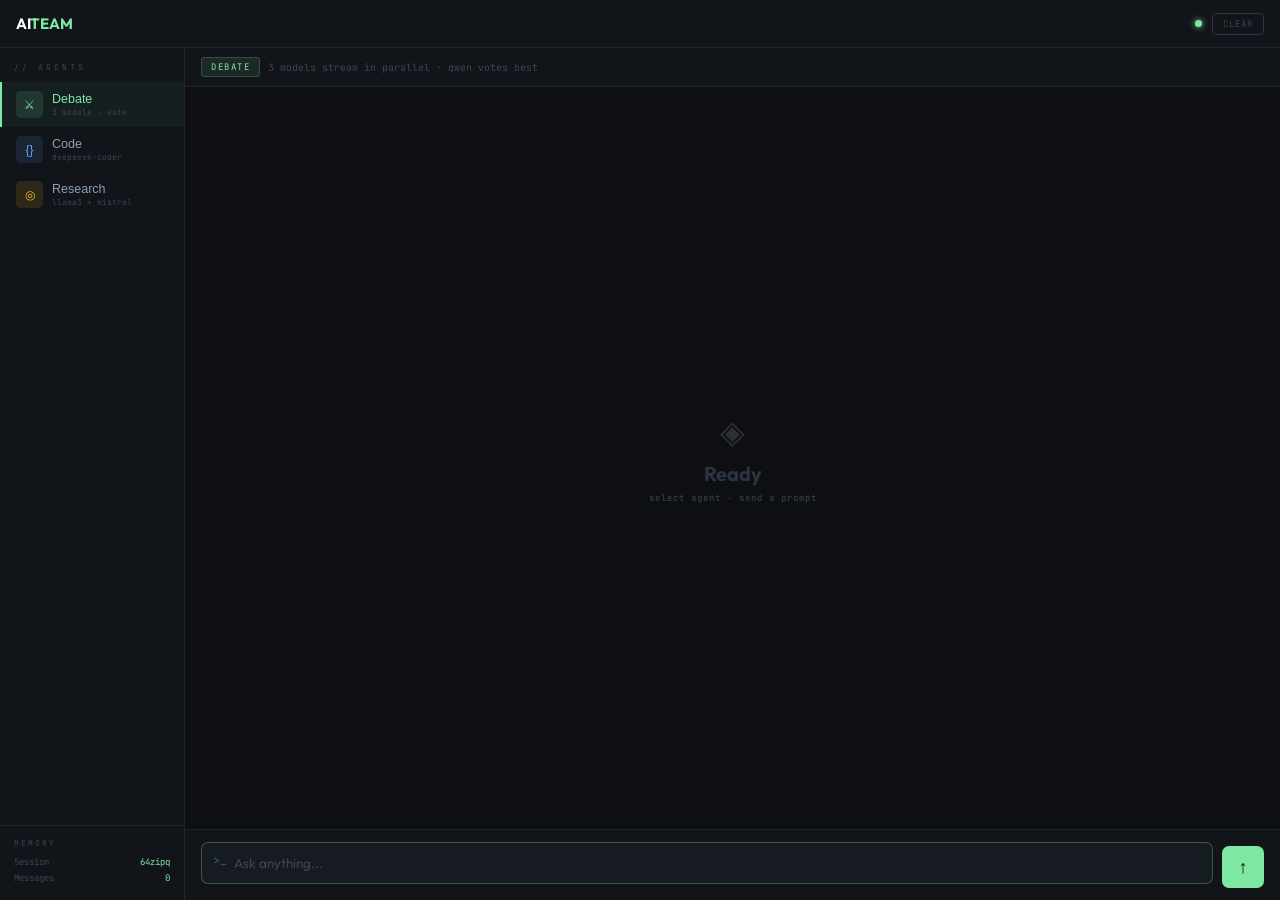
==== index.html @ c5409718 "initial commit - AI Team with Telegram bot" ====
<!DOCTYPE html>
<html lang="en">
<head>
<meta charset="UTF-8">
<meta name="viewport" content="width=device-width,initial-scale=1">
<title>AI Team</title>
<link href="https://fonts.googleapis.com/css2?family=JetBrains+Mono:wght@400;500&family=Outfit:wght@400;500;700&display=swap" rel="stylesheet">
<style>
*,*::before,*::after{box-sizing:border-box;margin:0;padding:0}
:root{
  --bg:#0d0f12;--s1:#111418;--s2:#161b22;--b1:#1e2530;--b2:#2a3444;
  --g:#7ee8a2;--g2:#5dd186;--blue:#60a5fa;--amber:#fbbf24;--red:#f87171;
  --txt:#e2e8f0;--dim:#8da0b3;--muted:#3a4556;
  --mono:'JetBrains Mono',monospace;--body:'Outfit',sans-serif;
}
html,body{height:100%;overflow:hidden}
body{background:var(--bg);color:var(--txt);font-family:var(--body);display:flex;flex-direction:column}

nav{height:48px;display:flex;align-items:center;justify-content:space-between;padding:0 16px;background:var(--s1);border-bottom:1px solid var(--b1);flex-shrink:0}
.logo{font-size:15px;font-weight:700;color:#fff;letter-spacing:-.3px}
.logo b{color:var(--g)}
.nr{display:flex;align-items:center;gap:10px}
.online-dot{width:7px;height:7px;border-radius:50%;background:var(--g);animation:blink 2s infinite;box-shadow:0 0 6px var(--g)}
@keyframes blink{0%,100%{opacity:1}50%{opacity:.3}}
.clr{font-family:var(--mono);font-size:9px;padding:4px 10px;border-radius:4px;border:1px solid var(--b2);background:none;color:var(--muted);cursor:pointer;letter-spacing:1px;transition:.15s;text-transform:uppercase}
.clr:hover{border-color:var(--red);color:var(--red)}

.wrap{display:flex;flex:1;overflow:hidden}

aside{width:185px;background:var(--s1);border-right:1px solid var(--b1);display:flex;flex-direction:column;padding:14px 0;flex-shrink:0}
.sl{font-family:var(--mono);font-size:8px;letter-spacing:3px;color:var(--muted);padding:0 14px 10px;text-transform:uppercase}
.ag{display:flex;align-items:center;gap:9px;padding:9px 14px;background:none;border:none;border-left:2px solid transparent;cursor:pointer;width:100%;text-align:left;transition:.15s}
.ag:hover{background:rgba(255,255,255,.02)}
.ag.on{background:rgba(126,232,162,.05);border-left-color:var(--g)}
.agi{width:27px;height:27px;border-radius:5px;display:flex;align-items:center;justify-content:center;font-size:12px;flex-shrink:0}
.i1{background:rgba(126,232,162,.12);color:var(--g)}
.i2{background:rgba(96,165,250,.12);color:var(--blue)}
.i3{background:rgba(251,191,36,.12);color:var(--amber)}
.agn{font-size:12.5px;font-weight:500;color:var(--dim)}
.ag.on .agn{color:var(--g)}
.ags{font-family:var(--mono);font-size:8px;color:var(--muted);margin-top:1px}
.abot{margin-top:auto;padding:12px 14px 0;border-top:1px solid var(--b1)}
.aml{font-family:var(--mono);font-size:8px;color:var(--muted);letter-spacing:2px;text-transform:uppercase;margin-bottom:6px}
.amr{display:flex;justify-content:space-between;font-family:var(--mono);font-size:9px;color:var(--muted);padding:2px 0}
.amv{color:var(--g)}

.chat{flex:1;display:flex;flex-direction:column;overflow:hidden}
.cht{padding:9px 16px;border-bottom:1px solid var(--b1);background:var(--s1);display:flex;align-items:center;gap:8px;flex-shrink:0}
.tag{font-family:var(--mono);font-size:9px;letter-spacing:1.5px;padding:3px 9px;border-radius:3px;text-transform:uppercase}
.tg{background:rgba(126,232,162,.1);color:var(--g);border:1px solid rgba(126,232,162,.2)}
.tb{background:rgba(96,165,250,.1);color:var(--blue);border:1px solid rgba(96,165,250,.2)}
.ta{background:rgba(251,191,36,.1);color:var(--amber);border:1px solid rgba(251,191,36,.2)}
.chd{font-size:10px;color:var(--muted);font-family:var(--mono)}

.msgs{flex:1;overflow-y:auto;padding:16px;display:flex;flex-direction:column;gap:14px;scroll-behavior:smooth}
.msgs::-webkit-scrollbar{width:2px}
.msgs::-webkit-scrollbar-thumb{background:var(--b2);border-radius:2px}

.emp{flex:1;display:flex;flex-direction:column;align-items:center;justify-content:center;gap:6px;pointer-events:none}
.empi{font-size:32px;opacity:.15;margin-bottom:4px}
.empt{font-size:20px;font-weight:700;color:var(--b2)}
.emps{font-family:var(--mono);font-size:9px;color:var(--muted);letter-spacing:1px}

.m{display:flex;flex-direction:column;gap:4px;animation:up .2s ease}
@keyframes up{from{opacity:0;transform:translateY(6px)}to{opacity:1;transform:translateY(0)}}
.ml2{font-family:var(--mono);font-size:8px;letter-spacing:2px;color:var(--muted);text-transform:uppercase}
.m.u .ml2{text-align:right;color:rgba(126,232,162,.4)}
.bub{padding:11px 14px;border-radius:7px;font-size:13px;line-height:1.75}
.m.u .bub{background:rgba(126,232,162,.07);border:1px solid rgba(126,232,162,.13);align-self:flex-end;max-width:60%;color:var(--g);font-family:var(--mono);font-size:11.5px}
.m.a .bub{background:var(--s2);border:1px solid var(--b1);border-left:2px solid var(--g);align-self:flex-start;max-width:92%}
.m.a.isc .bub{border-left-color:var(--blue)}
.m.a.isr .bub{border-left-color:var(--amber)}

.dw{display:flex;flex-direction:column;gap:8px}
.mc2{border:1px solid var(--b1);border-radius:5px;overflow:hidden}
.mc2h{padding:4px 10px;background:rgba(0,0,0,.3);font-family:var(--mono);font-size:8px;color:var(--muted);display:flex;align-items:center;gap:5px;letter-spacing:2px}
.dt{width:5px;height:5px;border-radius:50%}
.dl{background:#f5a623}.dm{background:var(--blue)}.dq{background:#a855f7}
.mc2b{padding:9px 11px;font-size:12.5px;line-height:1.7;color:var(--dim)}
.bst{border:1px solid rgba(126,232,162,.2);border-radius:5px;overflow:hidden;background:rgba(126,232,162,.03)}
.bsth{padding:4px 10px;background:rgba(126,232,162,.08);font-family:var(--mono);font-size:8px;color:var(--g);letter-spacing:2px}
.bstb{padding:9px 11px;font-size:13.5px;line-height:1.75;color:var(--txt)}

.bub pre{background:rgba(0,0,0,.5);border:1px solid var(--b2);border-radius:5px;padding:12px;overflow-x:auto;margin:8px 0;font-family:var(--mono);font-size:11.5px;line-height:1.6;color:#a8e6cf}
.bub code{font-family:var(--mono);font-size:11.5px;background:rgba(0,0,0,.3);padding:1px 5px;border-radius:3px;color:var(--g)}

/* streaming cursor */
.cursor{display:inline-block;width:7px;height:14px;background:var(--g);margin-left:2px;animation:cur .7s infinite;vertical-align:middle;border-radius:1px}
@keyframes cur{0%,100%{opacity:1}50%{opacity:0}}

.thk{display:flex;align-items:center;gap:10px;padding:11px 14px;background:var(--s2);border:1px solid var(--b1);border-left:2px solid var(--g);border-radius:7px;align-self:flex-start;animation:up .2s ease}
.m.thk.isc{border-left-color:var(--blue)}
.thkt{font-family:var(--mono);font-size:9px;color:var(--muted);letter-spacing:2px}
.dots{display:flex;gap:4px}
.dots span{width:4px;height:4px;border-radius:50%;background:var(--g);animation:blink 1.2s infinite}
.dots span:nth-child(2){animation-delay:.2s}
.dots span:nth-child(3){animation-delay:.4s}

.vot{font-family:var(--mono);font-size:9px;color:var(--amber);letter-spacing:2px;text-align:center;padding:6px;opacity:.7}

.ir{padding:12px 16px;border-top:1px solid var(--b1);background:var(--s1);display:flex;gap:9px;align-items:flex-end;flex-shrink:0}
.iw{flex:1;position:relative}
.pfx{position:absolute;left:12px;top:11px;font-family:var(--mono);font-size:11px;color:var(--g);opacity:.4;pointer-events:none}
textarea{width:100%;background:var(--s2);border:1px solid var(--b2);border-radius:7px;color:var(--txt);font-family:var(--body);font-size:13.5px;padding:10px 12px 10px 32px;resize:none;outline:none;min-height:42px;max-height:120px;transition:.15s border-color;line-height:1.5}
textarea:focus{border-color:rgba(126,232,162,.3)}
textarea::placeholder{color:var(--muted)}
.sb{width:42px;height:42px;border-radius:7px;background:var(--g);border:none;color:var(--bg);display:flex;align-items:center;justify-content:center;cursor:pointer;flex-shrink:0;transition:.15s;font-size:18px;font-weight:700}
.sb:hover{background:var(--g2);transform:scale(1.04)}
.sb:disabled{opacity:.3;cursor:not-allowed;transform:none}
</style>
</head>
<body>
<nav>
  <div class="logo">AI<b>TEAM</b></div>
  <div class="nr">
    <div class="online-dot"></div>
    <button class="clr" onclick="clearSess()">Clear</button>
  </div>
</nav>

<div class="wrap">
  <aside>
    <div class="sl">// agents</div>
    <button class="ag on" onclick="pick('debate',this)">
      <div class="agi i1">⚔</div>
      <div><div class="agn">Debate</div><div class="ags">3 models · vote</div></div>
    </button>
    <button class="ag" onclick="pick('code',this)">
      <div class="agi i2">{}</div>
      <div><div class="agn">Code</div><div class="ags">deepseek-coder</div></div>
    </button>
    <button class="ag" onclick="pick('research',this)">
      <div class="agi i3">◎</div>
      <div><div class="agn">Research</div><div class="ags">llama3 + mistral</div></div>
    </button>
    <div class="abot">
      <div class="aml">memory</div>
      <div class="amr"><span>Session</span><span class="amv" id="sid">—</span></div>
      <div class="amr"><span>Messages</span><span class="amv" id="mc">0</span></div>
    </div>
  </aside>

  <div class="chat">
    <div class="cht">
      <span class="tag tg" id="atag">DEBATE</span>
      <span class="chd" id="adesc">3 models stream in parallel · qwen votes best</span>
    </div>
    <div class="msgs" id="msgs">
      <div class="emp" id="emp">
        <div class="empi">◈</div>
        <div class="empt">Ready</div>
        <div class="emps">select agent · send a prompt</div>
      </div>
    </div>
    <div class="ir">
      <div class="iw">
        <span class="pfx">&gt;_</span>
        <textarea id="inp" placeholder="Ask anything..." rows="1"
          onkeydown="onKey(event)" oninput="rsz(this)"></textarea>
      </div>
      <button class="sb" id="sbtn" onclick="send()">↑</button>
    </div>
  </div>
</div>

<script>
const API='http://127.0.0.1:8000';
let agent='debate', session='s_'+Math.random().toString(36).slice(2,8);
let mc=0, busy=false;

const META={
  debate:{tag:'tg',label:'DEBATE',desc:'3 models analyzed · single best answer',cls:''},
  code:  {tag:'tb',label:'CODE',  desc:'DeepSeek Coder streams response', cls:'isc'},
  research:{tag:'ta',label:'RESEARCH',desc:'LLaMA3 + Mistral stream outputs',cls:'isr'},
};

document.getElementById('sid').textContent=session.slice(-6);

function pick(a,btn){
  agent=a;
  document.querySelectorAll('.ag').forEach(b=>b.classList.remove('on'));
  btn.classList.add('on');
  const m=META[a];
  const t=document.getElementById('atag');
  t.textContent=m.label; t.className='tag '+m.tag;
  document.getElementById('adesc').textContent=m.desc;
}
function onKey(e){if(e.key==='Enter'&&!e.shiftKey){e.preventDefault();send()}}
function rsz(el){el.style.height='auto';el.style.height=Math.min(el.scrollHeight,120)+'px'}
function ts(){return new Date().toLocaleTimeString('en-US',{hour:'2-digit',minute:'2-digit',hour12:false})}
function esc(s){return String(s).replace(/&/g,'&amp;').replace(/</g,'&lt;').replace(/>/g,'&gt;')}
function sc(){const m=document.getElementById('msgs');m.scrollTop=m.scrollHeight}

function hideEmp(){const e=document.getElementById('emp');if(e)e.remove()}

function fmt(txt){
  txt=txt.replace(/```(\w*)\n([\s\S]*?)```/g,(_,l,c)=>`<pre><code>${esc(c.trim())}</code></pre>`);
  txt=txt.replace(/`([^`]+)`/g,'<code>$1</code>');
  txt=txt.replace(/\n/g,'<br>');
  return txt;
}

function addUser(txt){
  hideEmp();
  const d=document.createElement('div');
  d.className='m u';
  d.innerHTML=`<div class="ml2">you · ${ts()}</div><div class="bub">${esc(txt)}</div>`;
  document.getElementById('msgs').appendChild(d);
  sc();
}

function addThinking(){
  removeThinking();
  const d=document.createElement('div');
  d.id='thk'; d.className='thk';
  d.innerHTML=`<span class="thkt">processing</span><div class="dots"><span></span><span></span><span></span></div>`;
  document.getElementById('msgs').appendChild(d); sc();
}
function removeThinking(){const t=document.getElementById('thk');if(t)t.remove()}

// Create streaming AI bubble
function createStreamBubble(extraCls=''){
  const d=document.createElement('div');
  d.className=`m a ${extraCls}`;
  d.innerHTML=`<div class="ml2">${agent} agent · ${ts()}</div><div class="bub" id="sbub"></div>`;
  document.getElementById('msgs').appendChild(d);
  return d;
}

async function send(){
  if(busy)return;
  const inp=document.getElementById('inp');
  const prompt=inp.value.trim();
  if(!prompt)return;
  busy=true;
  document.getElementById('sbtn').disabled=true;
  inp.value=''; inp.style.height='auto';
  addUser(prompt);
  addThinking();
  try{
    await streamRequest(prompt);
    mc++;
    document.getElementById('mc').textContent=mc*2;
  }catch(e){
    removeThinking();
    addErr(e.message||'Connection failed — is the server running?');
  }finally{
    busy=false;
    document.getElementById('sbtn').disabled=false;
    inp.focus();
  }
}

async function streamRequest(prompt){
  const url=`${API}/stream?agent=${agent}&prompt=${encodeURIComponent(prompt)}&session_id=${session}`;
  const res=await fetch(url);
  if(!res.ok){const e=await res.json();throw new Error(e.detail||'Request failed')}

  const reader=res.body.getReader();
  const decoder=new TextDecoder();
  let buf='';

  removeThinking();

  await streamSimple(reader, decoder, buf);
}

async function streamSimple(reader, decoder, buf){
  const cls=agent==='code'?'isc':agent==='research'?'isr':'';
  const wrap=createStreamBubble(cls);
  const bub=document.getElementById('sbub');
  bub.innerHTML='<span class="cursor"></span>';
  let full='';

  while(true){
    const {done,value}=await reader.read();
    if(done)break;
    buf+=decoder.decode(value,{stream:true});
    const lines=buf.split('\n');
    buf=lines.pop();
    for(const line of lines){
      if(!line.startsWith('data:'))continue;
      const raw=line.slice(5).trim();
      if(!raw)continue;
      try{
        const ev=JSON.parse(raw);
        if(ev.type==='chunk'){
          full+=ev.text;
          bub.innerHTML=fmt(full)+'<span class="cursor"></span>';
          sc();
        }else if(ev.type==='model_start'||ev.type==='model_end'||ev.type==='voting'){
          // debate internals — skip, only show best
        }else if(ev.type==='best'){
          full=ev.text;
          bub.innerHTML=fmt(full)+'<span class="cursor"></span>';
          sc();
        }else if(ev.type==='label'){
          bub.innerHTML+=`<br><span style="font-family:var(--mono);font-size:8px;color:var(--muted);letter-spacing:2px;display:block;margin:8px 0 4px">${ev.text}</span>`;
        }else if(ev.type==='done'){
          bub.innerHTML=fmt(full);
        }else if(ev.type==='error'){
          bub.innerHTML=`<span style="color:var(--red)">${esc(ev.text)}</span>`;
        }
      }catch{}
    }
  }
}

async function streamDebate(reader, decoder, buf){
  const wrap=createStreamBubble('');
  const bub=document.getElementById('sbub');
  const dw=document.createElement('div'); dw.className='dw'; bub.appendChild(dw);

  const dotCls={LLAMA3:'dl',MISTRAL:'dm',QWEN:'dq'};
  let curCard=null, curBody=null, curText='';
  let models={};

  while(true){
    const {done,value}=await reader.read();
    if(done)break;
    buf+=decoder.decode(value,{stream:true});
    const lines=buf.split('\n');
    buf=lines.pop();
    for(const line of lines){
      if(!line.startsWith('data:'))continue;
      const raw=line.slice(5).trim();
      if(!raw)continue;
      try{
        const ev=JSON.parse(raw);
        if(ev.type==='model_start'){
          curText='';
          curCard=document.createElement('div'); curCard.className='mc2';
          curCard.innerHTML=`<div class="mc2h"><span class="dt ${dotCls[ev.model]||''}"></span>${ev.model}</div>`;
          curBody=document.createElement('div'); curBody.className='mc2b';
          curBody.innerHTML='<span class="cursor"></span>';
          curCard.appendChild(curBody);
          dw.appendChild(curCard); sc();
        }else if(ev.type==='chunk'&&curBody){
          curText+=ev.text;
          curBody.innerHTML=fmt(curText)+'<span class="cursor"></span>';
          sc();
        }else if(ev.type==='model_end'&&curBody){
          curBody.innerHTML=fmt(curText);
          models[curText]=curText;
        }else if(ev.type==='voting'){
          const v=document.createElement('div'); v.className='vot';
          v.textContent='★ VOTING FOR BEST ANSWER...';
          dw.appendChild(v); sc();
        }else if(ev.type==='best'){
          // remove voting text
          const vs=dw.querySelectorAll('.vot'); vs.forEach(v=>v.remove());
          const bc=document.createElement('div'); bc.className='bst';
          bc.innerHTML=`<div class="bsth">★ BEST ANSWER</div><div class="bstb">${fmt(ev.text)}</div>`;
          dw.appendChild(bc); sc();
        }else if(ev.type==='error'){
          bub.innerHTML=`<span style="color:var(--red)">${esc(ev.text)}</span>`;
        }
      }catch{}
    }
  }
}

function addErr(msg){
  const d=document.createElement('div');
  d.className='m a';
  d.innerHTML=`<div class="ml2" style="color:var(--red)">error</div><div class="bub" style="border-left-color:var(--red);color:var(--red)">${esc(msg)}</div>`;
  document.getElementById('msgs').appendChild(d); sc();
}

async function clearSess(){
  try{await fetch(`${API}/memory/${session}`,{method:'DELETE'})}catch{}
  session='s_'+Math.random().toString(36).slice(2,8);
  document.getElementById('sid').textContent=session.slice(-6);
  mc=0; document.getElementById('mc').textContent='0';
  document.getElementById('msgs').innerHTML=`<div class="emp" id="emp"><div class="empi">◈</div><div class="empt">Cleared</div><div class="emps">memory reset · new session</div></div>`;
}

document.getElementById('inp').focus();
</script>
</body>
</html>
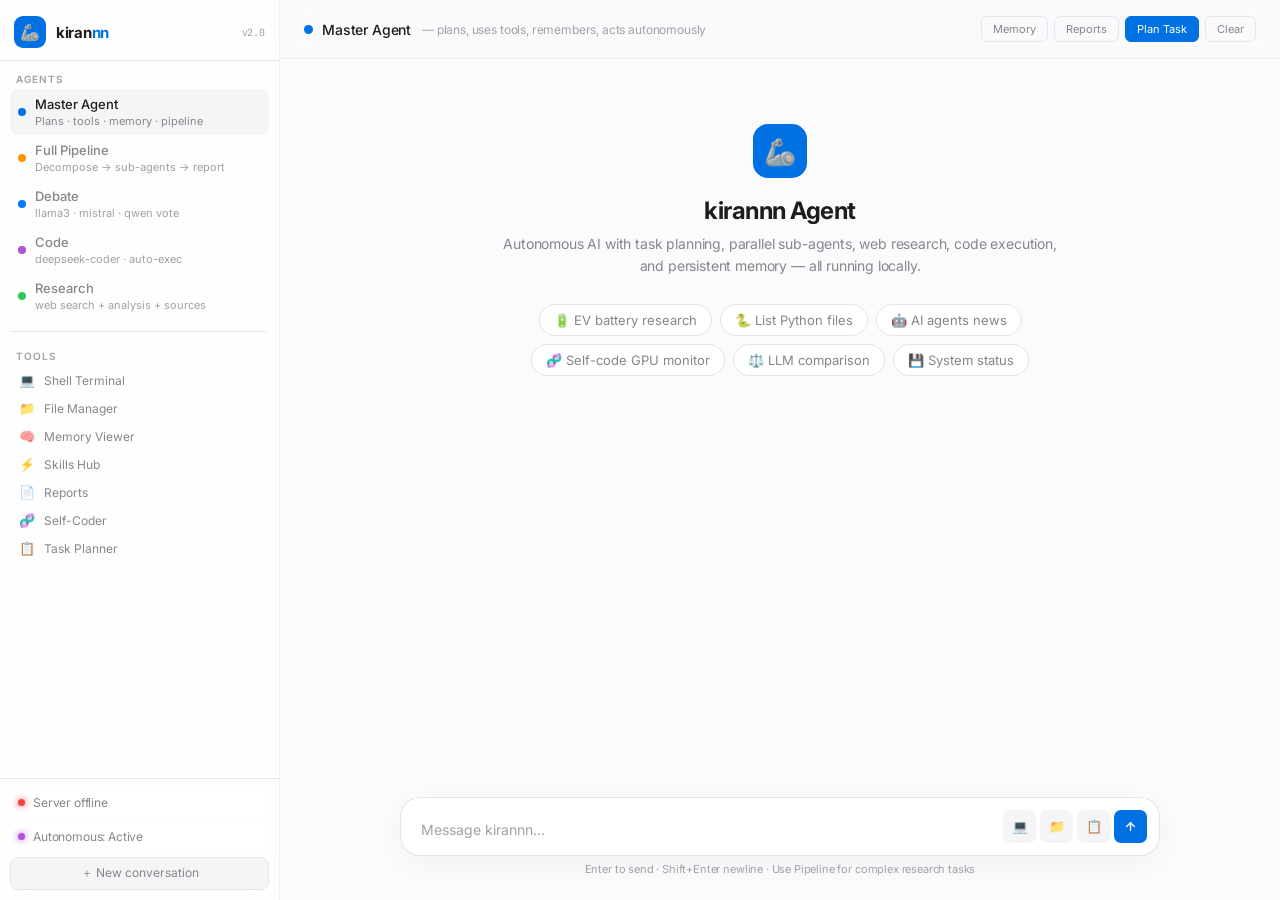
==== commit 8038f851: "refactor: enhance system robustness, security, and responsiveness" ====
--- a/index.html
+++ b/index.html
@@ -1,381 +1,724 @@
 <!DOCTYPE html>
 <html lang="en">
 <head>
-<meta charset="UTF-8">
-<meta name="viewport" content="width=device-width,initial-scale=1">
-<title>AI Team</title>
-<link href="https://fonts.googleapis.com/css2?family=JetBrains+Mono:wght@400;500&family=Outfit:wght@400;500;700&display=swap" rel="stylesheet">
+<meta charset="UTF-8"/><meta name="viewport" content="width=device-width,initial-scale=1"/>
+<title>kirannn</title>
+<link href="https://fonts.googleapis.com/css2?family=Inter:wght@400;500;600&family=JetBrains+Mono:wght@400;500&display=swap" rel="stylesheet">
 <style>
-*,*::before,*::after{box-sizing:border-box;margin:0;padding:0}
 :root{
-  --bg:#0d0f12;--s1:#111418;--s2:#161b22;--b1:#1e2530;--b2:#2a3444;
-  --g:#7ee8a2;--g2:#5dd186;--blue:#60a5fa;--amber:#fbbf24;--red:#f87171;
-  --txt:#e2e8f0;--dim:#8da0b3;--muted:#3a4556;
-  --mono:'JetBrains Mono',monospace;--body:'Outfit',sans-serif;
-}
-html,body{height:100%;overflow:hidden}
-body{background:var(--bg);color:var(--txt);font-family:var(--body);display:flex;flex-direction:column}
-
-nav{height:48px;display:flex;align-items:center;justify-content:space-between;padding:0 16px;background:var(--s1);border-bottom:1px solid var(--b1);flex-shrink:0}
-.logo{font-size:15px;font-weight:700;color:#fff;letter-spacing:-.3px}
-.logo b{color:var(--g)}
-.nr{display:flex;align-items:center;gap:10px}
-.online-dot{width:7px;height:7px;border-radius:50%;background:var(--g);animation:blink 2s infinite;box-shadow:0 0 6px var(--g)}
-@keyframes blink{0%,100%{opacity:1}50%{opacity:.3}}
-.clr{font-family:var(--mono);font-size:9px;padding:4px 10px;border-radius:4px;border:1px solid var(--b2);background:none;color:var(--muted);cursor:pointer;letter-spacing:1px;transition:.15s;text-transform:uppercase}
-.clr:hover{border-color:var(--red);color:var(--red)}
-
-.wrap{display:flex;flex:1;overflow:hidden}
-
-aside{width:185px;background:var(--s1);border-right:1px solid var(--b1);display:flex;flex-direction:column;padding:14px 0;flex-shrink:0}
-.sl{font-family:var(--mono);font-size:8px;letter-spacing:3px;color:var(--muted);padding:0 14px 10px;text-transform:uppercase}
-.ag{display:flex;align-items:center;gap:9px;padding:9px 14px;background:none;border:none;border-left:2px solid transparent;cursor:pointer;width:100%;text-align:left;transition:.15s}
-.ag:hover{background:rgba(255,255,255,.02)}
-.ag.on{background:rgba(126,232,162,.05);border-left-color:var(--g)}
-.agi{width:27px;height:27px;border-radius:5px;display:flex;align-items:center;justify-content:center;font-size:12px;flex-shrink:0}
-.i1{background:rgba(126,232,162,.12);color:var(--g)}
-.i2{background:rgba(96,165,250,.12);color:var(--blue)}
-.i3{background:rgba(251,191,36,.12);color:var(--amber)}
-.agn{font-size:12.5px;font-weight:500;color:var(--dim)}
-.ag.on .agn{color:var(--g)}
-.ags{font-family:var(--mono);font-size:8px;color:var(--muted);margin-top:1px}
-.abot{margin-top:auto;padding:12px 14px 0;border-top:1px solid var(--b1)}
-.aml{font-family:var(--mono);font-size:8px;color:var(--muted);letter-spacing:2px;text-transform:uppercase;margin-bottom:6px}
-.amr{display:flex;justify-content:space-between;font-family:var(--mono);font-size:9px;color:var(--muted);padding:2px 0}
-.amv{color:var(--g)}
-
-.chat{flex:1;display:flex;flex-direction:column;overflow:hidden}
-.cht{padding:9px 16px;border-bottom:1px solid var(--b1);background:var(--s1);display:flex;align-items:center;gap:8px;flex-shrink:0}
-.tag{font-family:var(--mono);font-size:9px;letter-spacing:1.5px;padding:3px 9px;border-radius:3px;text-transform:uppercase}
-.tg{background:rgba(126,232,162,.1);color:var(--g);border:1px solid rgba(126,232,162,.2)}
-.tb{background:rgba(96,165,250,.1);color:var(--blue);border:1px solid rgba(96,165,250,.2)}
-.ta{background:rgba(251,191,36,.1);color:var(--amber);border:1px solid rgba(251,191,36,.2)}
-.chd{font-size:10px;color:var(--muted);font-family:var(--mono)}
-
-.msgs{flex:1;overflow-y:auto;padding:16px;display:flex;flex-direction:column;gap:14px;scroll-behavior:smooth}
-.msgs::-webkit-scrollbar{width:2px}
-.msgs::-webkit-scrollbar-thumb{background:var(--b2);border-radius:2px}
-
-.emp{flex:1;display:flex;flex-direction:column;align-items:center;justify-content:center;gap:6px;pointer-events:none}
-.empi{font-size:32px;opacity:.15;margin-bottom:4px}
-.empt{font-size:20px;font-weight:700;color:var(--b2)}
-.emps{font-family:var(--mono);font-size:9px;color:var(--muted);letter-spacing:1px}
-
-.m{display:flex;flex-direction:column;gap:4px;animation:up .2s ease}
-@keyframes up{from{opacity:0;transform:translateY(6px)}to{opacity:1;transform:translateY(0)}}
-.ml2{font-family:var(--mono);font-size:8px;letter-spacing:2px;color:var(--muted);text-transform:uppercase}
-.m.u .ml2{text-align:right;color:rgba(126,232,162,.4)}
-.bub{padding:11px 14px;border-radius:7px;font-size:13px;line-height:1.75}
-.m.u .bub{background:rgba(126,232,162,.07);border:1px solid rgba(126,232,162,.13);align-self:flex-end;max-width:60%;color:var(--g);font-family:var(--mono);font-size:11.5px}
-.m.a .bub{background:var(--s2);border:1px solid var(--b1);border-left:2px solid var(--g);align-self:flex-start;max-width:92%}
-.m.a.isc .bub{border-left-color:var(--blue)}
-.m.a.isr .bub{border-left-color:var(--amber)}
-
-.dw{display:flex;flex-direction:column;gap:8px}
-.mc2{border:1px solid var(--b1);border-radius:5px;overflow:hidden}
-.mc2h{padding:4px 10px;background:rgba(0,0,0,.3);font-family:var(--mono);font-size:8px;color:var(--muted);display:flex;align-items:center;gap:5px;letter-spacing:2px}
-.dt{width:5px;height:5px;border-radius:50%}
-.dl{background:#f5a623}.dm{background:var(--blue)}.dq{background:#a855f7}
-.mc2b{padding:9px 11px;font-size:12.5px;line-height:1.7;color:var(--dim)}
-.bst{border:1px solid rgba(126,232,162,.2);border-radius:5px;overflow:hidden;background:rgba(126,232,162,.03)}
-.bsth{padding:4px 10px;background:rgba(126,232,162,.08);font-family:var(--mono);font-size:8px;color:var(--g);letter-spacing:2px}
-.bstb{padding:9px 11px;font-size:13.5px;line-height:1.75;color:var(--txt)}
-
-.bub pre{background:rgba(0,0,0,.5);border:1px solid var(--b2);border-radius:5px;padding:12px;overflow-x:auto;margin:8px 0;font-family:var(--mono);font-size:11.5px;line-height:1.6;color:#a8e6cf}
-.bub code{font-family:var(--mono);font-size:11.5px;background:rgba(0,0,0,.3);padding:1px 5px;border-radius:3px;color:var(--g)}
-
-/* streaming cursor */
-.cursor{display:inline-block;width:7px;height:14px;background:var(--g);margin-left:2px;animation:cur .7s infinite;vertical-align:middle;border-radius:1px}
-@keyframes cur{0%,100%{opacity:1}50%{opacity:0}}
-
-.thk{display:flex;align-items:center;gap:10px;padding:11px 14px;background:var(--s2);border:1px solid var(--b1);border-left:2px solid var(--g);border-radius:7px;align-self:flex-start;animation:up .2s ease}
-.m.thk.isc{border-left-color:var(--blue)}
-.thkt{font-family:var(--mono);font-size:9px;color:var(--muted);letter-spacing:2px}
-.dots{display:flex;gap:4px}
-.dots span{width:4px;height:4px;border-radius:50%;background:var(--g);animation:blink 1.2s infinite}
+  --bg:#fbfbfd;--sb:rgba(255, 255, 255, 0.65);--s1:#ffffff;--s2:#f5f5f7;--s3:#e8e8ed;
+  --b:#e5e5ea;--b2:#d1d1d6;--t:#1d1d1f;--m:#86868b;--d:#a1a1a6;
+  --acc:#0071e3;--acc2:rgba(0,113,227,.13);
+  --blue:#007aff;--pur:#af52de;--grn:#34c759;--org:#ff9500;--pnk:#ff2d55;--ind:#5856d6;
+  --font:'Inter', -apple-system, BlinkMacSystemFont, 'Segoe UI', Roboto, Helvetica, Arial, sans-serif;
+  --mono:'JetBrains Mono', SFMono-Regular, Consolas, monospace;
+}
+*{box-sizing:border-box;margin:0;padding:0; -webkit-font-smoothing: antialiased;}
+body{font-family:var(--font);background:var(--bg);color:var(--t);height:100vh;display:flex;overflow:hidden; letter-spacing: -0.01em;}
+
+/* SIDEBAR */
+#sb{width:280px;min-width:280px;background:var(--sb);backdrop-filter: blur(20px) saturate(180%); -webkit-backdrop-filter: blur(20px) saturate(180%); display:flex;flex-direction:column;border-right:1px solid rgba(0,0,0,0.05);height:100vh;overflow-y:auto; z-index: 10;}
+.logo{padding:16px 14px 12px;display:flex;align-items:center;gap:10px;border-bottom:1px solid var(--b);flex-shrink:0}
+.logo-ico{width:32px;height:32px;background:var(--acc);border-radius:9px;display:grid;place-items:center;font-size:16px;flex-shrink:0}
+.logo-txt{font-size:15px;font-weight:700;letter-spacing:-.02em}
+.logo-txt span{color:var(--acc)}
+.logo-ver{margin-left:auto;font-size:10px;color:var(--d);font-family:var(--mono)}
+
+.sec{padding:12px 10px 6px}
+.sec-lbl{font-size:10px;font-weight:600;color:var(--d);text-transform:uppercase;letter-spacing:.1em;padding:0 6px;margin-bottom:4px}
+
+.ab{display:flex;align-items:center;gap:9px;padding:7px 8px;border-radius:8px;cursor:pointer;transition:background .15s;border:none;background:none;width:100%;color:var(--m);font-family:var(--font);font-size:13px;text-align:left}
+.ab:hover{background:var(--s1);color:var(--t)}
+.ab.active{background:var(--s2);color:var(--t)}
+.adot{width:8px;height:8px;border-radius:50%;flex-shrink:0}
+.ameta strong{display:block;font-weight:500;font-size:13px}
+.ameta small{font-size:11px;color:var(--d)}
+.ab.active .ameta small{color:var(--m)}
+
+hr.div{border:none;border-top:1px solid var(--b);margin:6px 12px}
+
+.tb{display:flex;align-items:center;gap:8px;padding:6px 8px;border-radius:7px;cursor:pointer;font-size:12px;color:var(--m);transition:all .15s;border:none;background:none;width:100%;font-family:var(--font)}
+.tb:hover{background:var(--s1);color:var(--t)}
+.tb-ico{font-size:13px;width:18px;text-align:center}
+
+.sb-foot{margin-top:auto;padding:10px;border-top:1px solid var(--b);display:flex;flex-direction:column;gap:7px;flex-shrink:0}
+.stat-row{display:flex;align-items:center;gap:8px;font-size:12px;color:var(--m);padding:6px 8px;background:var(--s1);border-radius:7px}
+.pulse{width:7px;height:7px;border-radius:50%;background:var(--grn);box-shadow:0 0 7px var(--grn);animation:pa 2s infinite}
+.pulse.off{background:#ef4444;box-shadow:0 0 7px #ef4444;animation:none}
+@keyframes pa{0%,100%{opacity:1}50%{opacity:.35}}
+.new-btn{width:100%;padding:7px;background:var(--s2);border:1px solid var(--b);border-radius:8px;color:var(--m);font-size:12px;font-family:var(--font);cursor:pointer;display:flex;align-items:center;justify-content:center;gap:6px;transition:all .15s}
+.new-btn:hover{background:var(--s3);color:var(--t)}
+
+/* MAIN */
+#main{flex:1;display:flex;flex-direction:column;overflow:hidden}
+
+/* TOPBAR */
+#top{padding:16px 24px;background: rgba(251, 251, 253, 0.8); backdrop-filter: blur(12px); border-bottom:1px solid rgba(0,0,0,0.05);display:flex;align-items:center;justify-content:space-between;flex-shrink:0; z-index: 5;}
+.tl{display:flex;align-items:center;gap:9px}
+.tl-dot{width:9px;height:9px;border-radius:50%}
+.tl-name{font-size:14px;font-weight:500}
+.tl-desc{font-size:12px;color:var(--d);margin-left:2px}
+.tr{display:flex;gap:6px}
+.tbtn{padding:5px 11px;background:transparent;border:1px solid var(--b);border-radius:6px;color:var(--m);font-size:11px;font-family:var(--font);cursor:pointer;transition:all .15s}
+.tbtn:hover{background:var(--s1);color:var(--t)}
+.tbtn.accent{background:var(--acc);border-color:var(--acc);color:#fff}
+.tbtn.accent:hover{opacity:.85}
+
+/* MESSAGES */
+#msgs{flex:1;overflow-y:auto;padding:20px 0}
+#msgs::-webkit-scrollbar{width:3px}
+#msgs::-webkit-scrollbar-thumb{background:var(--b);border-radius:2px}
+.mw{max-width:760px;margin:0 auto;padding:4px 20px;animation:fu .2s ease}
+@keyframes fu{from{opacity:0;transform:translateY(6px)}to{opacity:1;transform:translateY(0)}}
+
+/* User */
+.ur{display:flex;justify-content:flex-end; margin-bottom: 24px;}
+.ub{background:var(--acc);color:#ffffff;border-radius:20px 20px 4px 20px;padding:12px 18px;font-size:15px;line-height:1.55;max-width:75%; box-shadow: 0 4px 14px rgba(0, 113, 227, 0.15);}
+
+/* AI */
+.air{display:flex;flex-direction:column;gap:10px; margin-bottom: 24px;}
+.ai-who{display:flex;align-items:center;gap:7px;font-size:12px;font-weight:600;text-transform:uppercase;letter-spacing:.05em;color:var(--m)}
+.ai-dot{width:8px;height:8px;border-radius:50%}
+.ai-body{font-size:15px;line-height:1.7;padding-left:15px; color:var(--t);}
+
+/* Plan card */
+.plan-card{margin-left:13px;background:var(--s1);border:1px solid var(--b);border-radius:10px;padding:14px;margin-bottom:8px}
+.plan-title{font-size:12px;font-weight:600;color:var(--acc);text-transform:uppercase;letter-spacing:.06em;margin-bottom:10px;display:flex;align-items:center;gap:6px}
+.plan-step{display:flex;align-items:flex-start;gap:8px;padding:5px 0;border-bottom:1px solid var(--b);font-size:12px}
+.plan-step:last-child{border-bottom:none}
+.ps-badge{font-size:10px;font-weight:600;padding:2px 6px;border-radius:4px;flex-shrink:0;font-family:var(--mono)}
+.ps-parallel{background:rgba(96,165,250,.15);color:var(--blue)}
+.ps-seq{background:rgba(250,150,60,.15);color:var(--org)}
+
+/* Tool trace */
+.trace{padding-left:13px;display:flex;flex-direction:column;gap:4px;margin-bottom:6px}
+.trace-item{background:var(--s1);border-radius:6px;padding:5px 10px;font-size:12px;font-family:var(--mono);color:var(--m);border-left:2px solid var(--acc);display:flex;align-items:center;gap:6px}
+.ti-ok{border-left-color:var(--grn)}
+.ti-name{color:var(--acc);font-weight:500}
+.ti-ok .ti-name{color:var(--grn)}
+
+/* Debate */
+.dg{padding-left:13px;display:flex;flex-direction:column;gap:8px}
+.mc{background:var(--s1);border-radius:9px;padding:11px 13px}
+.mh{font-size:11px;font-weight:600;text-transform:uppercase;letter-spacing:.07em;margin-bottom:6px;display:flex;align-items:center;gap:6px}
+.md-dot{width:6px;height:6px;border-radius:50%;display:inline-block}
+.mt{font-size:13.5px;line-height:1.6}
+.best-card{background:rgba(232,66,12,.07);border:1px solid rgba(232,66,12,.22);border-radius:9px;padding:11px 13px}
+.best-h{font-size:11px;font-weight:600;text-transform:uppercase;letter-spacing:.07em;color:var(--acc);margin-bottom:6px}
+
+/* Research */
+.rc{padding-left:13px}
+.src-list{display:flex;flex-wrap:wrap;gap:6px;margin-top:8px}
+.src-chip{font-size:11px;padding:3px 8px;background:var(--s1);border-radius:4px;color:var(--m);font-family:var(--mono);white-space:nowrap;overflow:hidden;text-overflow:ellipsis;max-width:200px}
+
+/* Confidence badges */
+.conf-high{color:#4ade80;font-weight:600}
+.conf-med{color:#fbbf24;font-weight:600}
+.conf-low{color:#f87171;font-weight:600}
+
+/* Code */
+pre{background:var(--s1);border-radius:8px;padding:12px;font-family:var(--mono);font-size:12.5px;overflow-x:auto;margin:8px 0;border:1px solid var(--b)}
+code{font-family:var(--mono);font-size:12.5px;background:var(--s1);padding:2px 5px;border-radius:4px}
+
+/* Typing */
+.typing{max-width:760px;margin:0 auto;padding:8px 20px}
+.dots{display:flex;gap:4px;padding-left:13px}
+.dots span{width:6px;height:6px;background:var(--d);border-radius:50%;animation:bo 1.2s infinite}
 .dots span:nth-child(2){animation-delay:.2s}
 .dots span:nth-child(3){animation-delay:.4s}
-
-.vot{font-family:var(--mono);font-size:9px;color:var(--amber);letter-spacing:2px;text-align:center;padding:6px;opacity:.7}
-
-.ir{padding:12px 16px;border-top:1px solid var(--b1);background:var(--s1);display:flex;gap:9px;align-items:flex-end;flex-shrink:0}
-.iw{flex:1;position:relative}
-.pfx{position:absolute;left:12px;top:11px;font-family:var(--mono);font-size:11px;color:var(--g);opacity:.4;pointer-events:none}
-textarea{width:100%;background:var(--s2);border:1px solid var(--b2);border-radius:7px;color:var(--txt);font-family:var(--body);font-size:13.5px;padding:10px 12px 10px 32px;resize:none;outline:none;min-height:42px;max-height:120px;transition:.15s border-color;line-height:1.5}
-textarea:focus{border-color:rgba(126,232,162,.3)}
-textarea::placeholder{color:var(--muted)}
-.sb{width:42px;height:42px;border-radius:7px;background:var(--g);border:none;color:var(--bg);display:flex;align-items:center;justify-content:center;cursor:pointer;flex-shrink:0;transition:.15s;font-size:18px;font-weight:700}
-.sb:hover{background:var(--g2);transform:scale(1.04)}
-.sb:disabled{opacity:.3;cursor:not-allowed;transform:none}
+@keyframes bo{0%,60%,100%{transform:translateY(0)}30%{transform:translateY(-5px)}}
+
+/* Welcome */
+#wc{max-width:600px;margin:45px auto;padding:0 20px;text-align:center}
+.wc-ico{width:54px;height:54px;background:var(--acc);border-radius:15px;display:grid;place-items:center;font-size:26px;margin:0 auto 18px}
+.wc-t{font-size:24px;font-weight:700;letter-spacing:-.02em;margin-bottom:8px}
+.wc-s{font-size:14px;color:var(--m);line-height:1.6;margin-bottom:26px}
+.chips{display:flex;flex-wrap:wrap;gap:8px;justify-content:center}
+.chip{padding:7px 14px;background:var(--s1);border:1px solid var(--b);border-radius:20px;font-size:13px;color:var(--m);cursor:pointer;transition:all .15s;font-family:var(--font)}
+.chip:hover{background:var(--s2);color:var(--t);border-color:var(--m)}
+
+/* INPUT */
+#inp{padding:16px 24px 24px;flex-shrink:0;background: linear-gradient(0deg, var(--bg) 60%, transparent);}
+.ib{max-width:760px;margin:0 auto;background:var(--s1);border:1px solid rgba(0,0,0,0.1);border-radius:20px;display:flex;align-items:flex-end;gap:8px;padding:12px 12px 12px 20px;transition:all .2s; box-shadow: 0 8px 30px rgba(0,0,0,0.04);}
+.ib:focus-within{border-color:var(--acc); box-shadow: 0 8px 30px rgba(0, 113, 227, 0.1);}
+#pr{flex:1;background:none;border:none;outline:none;color:var(--t);font-size:14px;font-family:var(--font);line-height:1.5;resize:none;max-height:150px;min-height:24px}
+#pr::placeholder{color:var(--d)}
+.ia{display:flex;gap:4px}
+.iab{width:33px;height:33px;border-radius:7px;border:none;background:var(--s2);color:var(--m);cursor:pointer;display:grid;place-items:center;font-size:13px;transition:all .15s;flex-shrink:0}
+.iab:hover{background:var(--b);color:var(--t)}
+#sb-btn{background:var(--acc);color:#fff}
+#sb-btn:hover{opacity:.85}
+#sb-btn:disabled{opacity:.3;cursor:not-allowed}
+.hint{max-width:760px;margin:6px auto 0;text-align:center;font-size:11px;color:var(--d)}
+
+/* MODALS */
+.mb{position:fixed;inset:0;background:rgba(0,0,0,.3);display:flex;align-items:center;justify-content:center;z-index:100;backdrop-filter:blur(8px); -webkit-backdrop-filter:blur(8px);}
+.mo{background:rgba(255,255,255,0.85);backdrop-filter:blur(25px) saturate(200%); -webkit-backdrop-filter:blur(25px) saturate(200%); border:1px solid rgba(0,0,0,0.1);border-radius:24px;padding:28px;width:520px;max-width:95vw;max-height:85vh;overflow-y:auto; box-shadow: 0 24px 48px rgba(0,0,0,0.1);}
+.mo h3{font-size:18px;font-weight:600;margin-bottom:20px;display:flex;align-items:center;gap:10px;letter-spacing:-0.02em;}
+.mo input,.mo textarea,.mo select{width:100%;background:var(--bg);border:1px solid var(--b2);border-radius:12px;padding:12px 16px;color:var(--t);font-size:14px;font-family:var(--font);outline:none;margin-bottom:12px; transition:border 0.2s;}
+.mo input:focus,.mo textarea:focus{border-color:var(--acc); box-shadow: 0 0 0 3px var(--acc2);}
+.mo textarea{resize:vertical;min-height:100px;font-family:var(--mono); line-height:1.5;}
+.mbtns{display:flex;gap:8px;justify-content:flex-end;margin-top:4px}
+.mbtn{padding:7px 15px;border-radius:7px;border:none;cursor:pointer;font-size:13px;font-family:var(--font)}
+.mbtn.p{background:var(--acc);color:#fff}
+.mbtn.s{background:var(--s2);color:var(--m)}
+.mbtn.s:hover{background:var(--s3);color:var(--t)}
+.pre-out{background:var(--bg);border:1px solid var(--b);border-radius:7px;padding:10px;font-family:var(--mono);font-size:12px;color:var(--grn);min-height:60px;white-space:pre-wrap;margin-bottom:8px;display:none;max-height:200px;overflow-y:auto}
+.hidden{display:none!important}
+
+/* Pipeline progress */
+.pipe-steps{display:flex;gap:0;margin:8px 0;padding-left:13px}
+.ps{display:flex;align-items:center;gap:5px;font-size:11px;color:var(--d)}
+.ps-dot{width:22px;height:22px;border-radius:50%;background:var(--s2);border:2px solid var(--b);display:grid;place-items:center;font-size:10px;flex-shrink:0}
+.ps-dot.done{background:var(--grn);border-color:var(--grn);color:#000}
+.ps-dot.active{background:var(--acc);border-color:var(--acc);color:#fff;animation:pa .8s infinite}
+.ps-line{width:30px;height:2px;background:var(--b)}
+.ps-line.done{background:var(--grn)}
+
+/* Report card */
+.rep-card{margin-left:13px;background:rgba(74,222,128,.06);border:1px solid rgba(74,222,128,.2);border-radius:9px;padding:10px 13px;font-size:12px;display:flex;align-items:center;gap:8px}
+.rep-card a{color:var(--grn);text-decoration:none;font-family:var(--mono)}
+.rep-card a:hover{text-decoration:underline}
 </style>
 </head>
 <body>
-<nav>
-  <div class="logo">AI<b>TEAM</b></div>
-  <div class="nr">
-    <div class="online-dot"></div>
-    <button class="clr" onclick="clearSess()">Clear</button>
-  </div>
-</nav>
-
-<div class="wrap">
-  <aside>
-    <div class="sl">// agents</div>
-    <button class="ag on" onclick="pick('debate',this)">
-      <div class="agi i1">⚔</div>
-      <div><div class="agn">Debate</div><div class="ags">3 models · vote</div></div>
+
+<aside id="sb">
+  <div class="logo">
+    <div class="logo-ico">🦾</div>
+    <div class="logo-txt">kiran<span>nn</span></div>
+    <div class="logo-ver">v2.0</div>
+  </div>
+
+  <div class="sec">
+    <div class="sec-lbl">Agents</div>
+    <button class="ab active" id="btn-agent" onclick="sel('agent')">
+      <div class="adot" style="background:var(--acc)"></div>
+      <div class="ameta"><strong>Master Agent</strong><small>Plans · tools · memory · pipeline</small></div>
     </button>
-    <button class="ag" onclick="pick('code',this)">
-      <div class="agi i2">{}</div>
-      <div><div class="agn">Code</div><div class="ags">deepseek-coder</div></div>
+    <button class="ab" id="btn-pipeline" onclick="sel('pipeline')">
+      <div class="adot" style="background:var(--org)"></div>
+      <div class="ameta"><strong>Full Pipeline</strong><small>Decompose → sub-agents → report</small></div>
     </button>
-    <button class="ag" onclick="pick('research',this)">
-      <div class="agi i3">◎</div>
-      <div><div class="agn">Research</div><div class="ags">llama3 + mistral</div></div>
+    <button class="ab" id="btn-debate" onclick="sel('debate')">
+      <div class="adot" style="background:var(--blue)"></div>
+      <div class="ameta"><strong>Debate</strong><small>llama3 · mistral · qwen vote</small></div>
     </button>
-    <div class="abot">
-      <div class="aml">memory</div>
-      <div class="amr"><span>Session</span><span class="amv" id="sid">—</span></div>
-      <div class="amr"><span>Messages</span><span class="amv" id="mc">0</span></div>
-    </div>
-  </aside>
-
-  <div class="chat">
-    <div class="cht">
-      <span class="tag tg" id="atag">DEBATE</span>
-      <span class="chd" id="adesc">3 models stream in parallel · qwen votes best</span>
-    </div>
-    <div class="msgs" id="msgs">
-      <div class="emp" id="emp">
-        <div class="empi">◈</div>
-        <div class="empt">Ready</div>
-        <div class="emps">select agent · send a prompt</div>
+    <button class="ab" id="btn-code" onclick="sel('code')">
+      <div class="adot" style="background:var(--pur)"></div>
+      <div class="ameta"><strong>Code</strong><small>deepseek-coder · auto-exec</small></div>
+    </button>
+    <button class="ab" id="btn-research" onclick="sel('research')">
+      <div class="adot" style="background:var(--grn)"></div>
+      <div class="ameta"><strong>Research</strong><small>web search + analysis + sources</small></div>
+    </button>
+  </div>
+
+  <hr class="div"/>
+
+  <div class="sec">
+    <div class="sec-lbl">Tools</div>
+    <button class="tb" onclick="openMo('sh-mo')"><span class="tb-ico">💻</span>Shell Terminal</button>
+    <button class="tb" onclick="openMo('fi-mo')"><span class="tb-ico">📁</span>File Manager</button>
+    <button class="tb" onclick="openMo('mm-mo')"><span class="tb-ico">🧠</span>Memory Viewer</button>
+    <button class="tb" onclick="openMo('sk-mo')"><span class="tb-ico">⚡</span>Skills Hub</button>
+    <button class="tb" onclick="openMo('rp-mo')"><span class="tb-ico">📄</span>Reports</button>
+    <button class="tb" onclick="openMo('sc-mo')"><span class="tb-ico">🧬</span>Self-Coder</button>
+    <button class="tb" onclick="openMo('pl-mo')"><span class="tb-ico">📋</span>Task Planner</button>
+  </div>
+
+  <div class="sb-foot">
+    <div class="stat-row"><div class="pulse" id="srvdot"></div><span id="srvtxt">Checking…</span></div>
+    <div class="stat-row"><div class="pulse" style="background:var(--pur);box-shadow:0 0 7px var(--pur)"></div><span>Autonomous: Active</span></div>
+    <button class="new-btn" onclick="newChat()">＋ New conversation</button>
+  </div>
+</aside>
+
+<main id="main">
+  <div id="top">
+    <div class="tl">
+      <div class="tl-dot" id="tldot" style="background:var(--acc)"></div>
+      <span class="tl-name" id="tlname">Master Agent</span>
+      <span class="tl-desc" id="tldesc">— plans, uses tools, remembers, acts autonomously</span>
+    </div>
+    <div class="tr">
+      <button class="tbtn" onclick="openMo('mm-mo')">Memory</button>
+      <button class="tbtn" onclick="openMo('rp-mo')">Reports</button>
+      <button class="tbtn accent" onclick="openMo('pl-mo')">Plan Task</button>
+      <button class="tbtn" onclick="newChat()">Clear</button>
+    </div>
+  </div>
+
+  <div id="msgs">
+    <div id="wc">
+      <div class="wc-ico">🦾</div>
+      <div class="wc-t">kirannn Agent</div>
+      <div class="wc-s">Autonomous AI with task planning, parallel sub-agents, web research, code execution, and persistent memory — all running locally.</div>
+      <div class="chips">
+        <button class="chip" onclick="chip('Research the impact of solid-state batteries on the EV market')">🔋 EV battery research</button>
+        <button class="chip" onclick="chip('Write and run a Python script to find all .py files in C:/my_ai_team')">🐍 List Python files</button>
+        <button class="chip" onclick="chip('What are the latest developments in autonomous AI agents?')">🤖 AI agents news</button>
+        <button class="chip" onclick="chip('Create a new skill for monitoring GPU usage')">🧬 Self-code GPU monitor</button>
+        <button class="chip" onclick="chip('Analyze and compare GPT-4 vs Claude vs Gemini capabilities')">⚖️ LLM comparison</button>
+        <button class="chip" onclick="chip('Check what models are loaded in Ollama and show system status')">💾 System status</button>
       </div>
     </div>
-    <div class="ir">
-      <div class="iw">
-        <span class="pfx">&gt;_</span>
-        <textarea id="inp" placeholder="Ask anything..." rows="1"
-          onkeydown="onKey(event)" oninput="rsz(this)"></textarea>
+  </div>
+
+  <div id="inp">
+    <div class="ib">
+      <textarea id="pr" rows="1" placeholder="Message kirannn…" onkeydown="hk(event)" oninput="ar(this)"></textarea>
+      <div class="ia">
+        <button class="iab" title="Shell" onclick="openMo('sh-mo')">💻</button>
+        <button class="iab" title="Files" onclick="openMo('fi-mo')">📁</button>
+        <button class="iab" title="Plan" onclick="openMo('pl-mo')">📋</button>
+        <button id="sb-btn" class="iab" onclick="send()" title="Send">
+          <svg width="13" height="13" viewBox="0 0 24 24" fill="none" stroke="currentColor" stroke-width="2.5" stroke-linecap="round"><line x1="12" y1="19" x2="12" y2="5"/><polyline points="5 12 12 5 19 12"/></svg>
+        </button>
       </div>
-      <button class="sb" id="sbtn" onclick="send()">↑</button>
+    </div>
+    <div class="hint">Enter to send · Shift+Enter newline · Use Pipeline for complex research tasks</div>
+  </div>
+</main>
+
+<!-- SHELL MODAL -->
+<div class="mb hidden" id="sh-mo">
+  <div class="mo">
+    <h3>💻 Shell Terminal</h3>
+    <input id="sh-cmd" placeholder="e.g. ollama ps  or  dir C:\my_ai_team" onkeydown="if(event.key=='Enter')runShell()"/>
+    <div class="pre-out" id="sh-out"></div>
+    <div class="mbtns">
+      <button class="mbtn s" onclick="closeMo('sh-mo')">Close</button>
+      <button class="mbtn p" onclick="runShell()">▶ Run</button>
+    </div>
+  </div>
+</div>
+
+<!-- FILE MODAL -->
+<div class="mb hidden" id="fi-mo">
+  <div class="mo">
+    <h3>📁 File Manager</h3>
+    <input id="fi-path" placeholder="Path e.g. C:\my_ai_team" oninput="debList()"/>
+    <div id="fi-list" style="background:var(--bg);border:1px solid var(--b);border-radius:7px;padding:8px;font-size:12px;font-family:var(--mono);min-height:60px;max-height:180px;overflow-y:auto;margin-bottom:8px;color:var(--m)">Enter a path above</div>
+    <textarea id="fi-cont" placeholder="File content (to write)…" rows="4"></textarea>
+    <div class="mbtns">
+      <button class="mbtn s" onclick="closeMo('fi-mo')">Close</button>
+      <button class="mbtn s" onclick="readFile()">Read</button>
+      <button class="mbtn p" onclick="writeFile()">Write</button>
+    </div>
+  </div>
+</div>
+
+<!-- MEMORY MODAL -->
+<div class="mb hidden" id="mm-mo">
+  <div class="mo" style="width:620px">
+    <h3>🧠 Memory Viewer</h3>
+    <div id="mm-cont" style="background:var(--bg);border:1px solid var(--b);border-radius:7px;padding:12px;font-size:12px;font-family:var(--mono);max-height:320px;overflow-y:auto;white-space:pre-wrap;margin-bottom:8px;color:var(--m)">Loading…</div>
+    <input id="mm-entry" placeholder="Add to memory…"/>
+    <div class="mbtns">
+      <button class="mbtn s" onclick="closeMo('mm-mo')">Close</button>
+      <button class="mbtn s" onclick="loadEpisodic()">View Episodic Stats</button>
+      <button class="mbtn p" onclick="saveMem()">Save to Memory</button>
+    </div>
+  </div>
+</div>
+
+<!-- SKILLS MODAL -->
+<div class="mb hidden" id="sk-mo">
+  <div class="mo">
+    <h3>⚡ Skills Hub</h3>
+    <div id="sk-list" style="font-size:13px;min-height:60px;margin-bottom:12px">Loading…</div>
+    <div class="mbtns"><button class="mbtn s" onclick="closeMo('sk-mo')">Close</button></div>
+  </div>
+</div>
+
+<!-- REPORTS MODAL -->
+<div class="mb hidden" id="rp-mo">
+  <div class="mo" style="width:600px">
+    <h3>📄 Saved Reports</h3>
+    <div id="rp-list" style="font-size:13px;min-height:60px;margin-bottom:8px">Loading…</div>
+    <div id="rp-view" style="background:var(--bg);border:1px solid var(--b);border-radius:7px;padding:12px;font-size:12px;max-height:300px;overflow-y:auto;white-space:pre-wrap;display:none;color:var(--m);font-family:var(--mono);margin-bottom:8px"></div>
+    <div class="mbtns"><button class="mbtn s" onclick="closeMo('rp-mo')">Close</button></div>
+  </div>
+</div>
+
+<!-- SELF-CODER MODAL -->
+<div class="mb hidden" id="sc-mo">
+  <div class="mo">
+    <h3>🧬 Self-Coder — Create New Skill</h3>
+    <p style="font-size:12px;color:var(--m);margin-bottom:10px">Describe a capability you want. kirannn will write the Python code and add it to Skills Hub automatically.</p>
+    <input id="sc-cap" placeholder="e.g. Monitor GPU temperature and usage on Windows"/>
+    <div class="pre-out" id="sc-out"></div>
+    <div class="mbtns">
+      <button class="mbtn s" onclick="closeMo('sc-mo')">Close</button>
+      <button class="mbtn p" onclick="runSelfCode()">🧬 Generate Skill</button>
+    </div>
+  </div>
+</div>
+
+<!-- TASK PLANNER MODAL -->
+<div class="mb hidden" id="pl-mo">
+  <div class="mo" style="width:620px">
+    <h3>📋 Task Planner</h3>
+    <p style="font-size:12px;color:var(--m);margin-bottom:10px">Enter a complex goal. kirannn will decompose it into sub-tasks and show you the plan before executing.</p>
+    <input id="pl-goal" placeholder="e.g. Research the impact of AI on the job market in India"/>
+    <div id="pl-result" style="background:var(--bg);border:1px solid var(--b);border-radius:7px;padding:12px;font-size:12px;font-family:var(--mono);max-height:300px;overflow-y:auto;white-space:pre-wrap;display:none;margin-bottom:8px;color:var(--m)"></div>
+    <div class="mbtns">
+      <button class="mbtn s" onclick="closeMo('pl-mo')">Close</button>
+      <button class="mbtn s" onclick="planOnly()">📋 Plan Only</button>
+      <button class="mbtn p" onclick="planAndExecute()">⚡ Plan + Execute</button>
     </div>
   </div>
 </div>
 
 <script>
 const API='http://127.0.0.1:8000';
-let agent='debate', session='s_'+Math.random().toString(36).slice(2,8);
-let mc=0, busy=false;
-
-const META={
-  debate:{tag:'tg',label:'DEBATE',desc:'3 models analyzed · single best answer',cls:''},
-  code:  {tag:'tb',label:'CODE',  desc:'DeepSeek Coder streams response', cls:'isc'},
-  research:{tag:'ta',label:'RESEARCH',desc:'LLaMA3 + Mistral stream outputs',cls:'isr'},
+let ag='agent', sid=rndId();
+function rndId(){return Math.random().toString(36).slice(2,8)}
+
+const AGENTS={
+  agent:    {c:'#e8420c', desc:'— plans, uses tools, remembers, acts autonomously', lbl:'Master Agent'},
+  pipeline: {c:'#fb923c', desc:'— full decompose → parallel sub-agents → synthesized report', lbl:'Full Pipeline'},
+  debate:   {c:'#60a5fa', desc:'— three models debate, qwen votes best', lbl:'Debate'},
+  code:     {c:'#a78bfa', desc:'— deepseek-coder with auto-execution', lbl:'Code'},
+  research: {c:'#4ade80', desc:'— web search + extraction + confidence analysis', lbl:'Research'},
 };
 
-document.getElementById('sid').textContent=session.slice(-6);
-
-function pick(a,btn){
-  agent=a;
-  document.querySelectorAll('.ag').forEach(b=>b.classList.remove('on'));
-  btn.classList.add('on');
-  const m=META[a];
-  const t=document.getElementById('atag');
-  t.textContent=m.label; t.className='tag '+m.tag;
-  document.getElementById('adesc').textContent=m.desc;
-}
-function onKey(e){if(e.key==='Enter'&&!e.shiftKey){e.preventDefault();send()}}
-function rsz(el){el.style.height='auto';el.style.height=Math.min(el.scrollHeight,120)+'px'}
-function ts(){return new Date().toLocaleTimeString('en-US',{hour:'2-digit',minute:'2-digit',hour12:false})}
+// ── Status ──────────────────────────────────────────────────────────────────
+async function checkStatus(){
+  try{
+    const r=await fetch(API+'/health',{signal:AbortSignal.timeout(3000)});
+    const d=await r.json();
+    const ok=d.ollama==='ok';
+    document.getElementById('srvdot').className='pulse'+(ok?'':' off');
+    document.getElementById('srvtxt').textContent=ok?`Online · ${d.models?.length||0} models`:'Ollama offline';
+  }catch{
+    document.getElementById('srvdot').className='pulse off';
+    document.getElementById('srvtxt').textContent='Server offline';
+  }
+}
+checkStatus(); setInterval(checkStatus,15000);
+
+// ── Agent select ─────────────────────────────────────────────────────────────
+function sel(name){
+  ag=name;
+  document.querySelectorAll('.ab').forEach(b=>b.classList.remove('active'));
+  document.getElementById('btn-'+name).classList.add('active');
+  const a=AGENTS[name];
+  document.getElementById('tldot').style.background=a.c;
+  document.getElementById('tlname').textContent=a.lbl;
+  document.getElementById('tldesc').textContent=a.desc;
+  newChat();
+}
+
+function newChat(){
+  document.getElementById('msgs').innerHTML=`
+    <div id="wc">
+      <div class="wc-ico">🦾</div>
+      <div class="wc-t">kirannn Agent</div>
+      <div class="wc-s">Autonomous AI with task planning, parallel sub-agents, web research, code execution, and persistent memory.</div>
+      <div class="chips">
+        <button class="chip" onclick="chip('Research the impact of solid-state batteries on the EV market')">🔋 EV battery research</button>
+        <button class="chip" onclick="chip('Write and run Python to list all .py files in current dir')">🐍 Run Python code</button>
+        <button class="chip" onclick="chip('What is the latest in autonomous AI agents?')">🤖 AI agents news</button>
+        <button class="chip" onclick="chip('Create a new skill for monitoring GPU usage')">🧬 Self-code GPU monitor</button>
+      </div>
+    </div>`;
+  sid=rndId();
+}
+
+function chip(t){document.getElementById('pr').value=t;send();}
+
+// ── Send ──────────────────────────────────────────────────────────────────────
+async function send(){
+  const ta=document.getElementById('pr');
+  const text=ta.value.trim();
+  if(!text)return;
+  const w=document.getElementById('wc'); if(w)w.remove();
+  ta.value=''; ta.style.height='auto';
+  document.getElementById('sb-btn').disabled=true;
+  appendUser(text);
+  const typing=appendTyping();
+  try{
+    const endpoint=ag==='pipeline'?'/chat/pipeline':
+                   ag==='debate'?'/chat/debate':
+                   ag==='code'?'/chat/code':
+                   ag==='research'?'/chat/research':'/chat/agent';
+    const r=await fetch(API+endpoint,{
+      method:'POST', headers:{'Content-Type':'application/json'},
+      body:JSON.stringify({message:text,session_id:sid})
+    });
+    typing.remove();
+    if(!r.ok)throw new Error(`HTTP ${r.status}`);
+    const data=await r.json();
+    appendAI(data);
+  }catch(e){
+    typing.remove();
+    appendErr(e.message);
+  }
+  document.getElementById('sb-btn').disabled=false;
+  ta.focus();
+}
+
+// ── Render messages ──────────────────────────────────────────────────────────
+function appendUser(text){
+  const m=document.getElementById('msgs');
+  const d=document.createElement('div');d.className='mw';
+  d.innerHTML=`<div class="ur"><div class="ub">${esc(text)}</div></div>`;
+  m.appendChild(d);scroll();
+}
+
+function appendTyping(){
+  const m=document.getElementById('msgs');
+  const d=document.createElement('div');d.className='typing';
+  d.innerHTML='<div class="dots"><span></span><span></span><span></span></div>';
+  m.appendChild(d);scroll();return d;
+}
+
+function appendAI(data){
+  const m=document.getElementById('msgs');
+  const d=document.createElement('div');d.className='mw';
+  const a=AGENTS[ag];
+  let h=`<div class="air">
+    <div class="ai-who"><div class="ai-dot" style="background:${a.c}"></div>${esc(a.lbl)}</div>`;
+
+  // Pipeline mode — show plan + progress
+  if(data.plan){
+    h+=`<div class="plan-card"><div class="plan-title">📋 Task Plan</div>
+      <div style="font-size:12px;font-family:var(--mono);color:var(--m);white-space:pre-wrap">${esc(data.plan).slice(0,800)}</div>
+    </div>`;
+  }
+
+  // Tool trace
+  const trace=data.trace||[];
+  if(trace.length){
+    h+='<div class="trace">';
+    trace.forEach(t=>{
+      const ok=t.result?.success!==false;
+      h+=`<div class="trace-item ${ok?'ti-ok':''}">
+        <span class="ti-name">${esc(t.tool||'')}</span>
+        ${t.args?'<span style="color:var(--d)">'+esc(JSON.stringify(t.args)).slice(0,50)+'</span>':''}
+        <span style="margin-left:auto">${ok?'✓':'✗'}</span>
+      </div>`;
+    });
+    h+='</div>';
+  }
+
+  // Debate mode
+  if(data.responses){
+    const mc={llama3:'#fb923c',mistral:'#f472b6','qwen2.5:7b':'#818cf8',qwen:'#818cf8'};
+    h+='<div class="dg">';
+    for(const[m2,resp]of Object.entries(data.responses)){
+      const c=mc[m2]||'#60a5fa';
+      h+=`<div class="mc"><div class="mh" style="color:${c}"><span class="md-dot" style="background:${c}"></span>${esc(m2.toUpperCase())}</div>
+        <div class="mt">${fmt(String(resp).slice(0,500))}</div></div>`;
+    }
+    if(data.best){
+      h+=`<div class="best-card"><div class="best-h">⭐ Best — ${esc(data.winner||'')}</div>
+        <div style="font-size:14px;line-height:1.65">${fmt(String(data.best))}</div></div>`;
+    }
+    h+='</div>';
+  } else {
+    // Normal response with confidence highlighting
+    const resp=data.response||data.research||data.analysis||data.result||JSON.stringify(data);
+    let formatted=fmt(String(resp));
+    formatted=formatted.replace(/\[HIGH\]/g,'<span class="conf-high">[HIGH]</span>');
+    formatted=formatted.replace(/\[MEDIUM\]/g,'<span class="conf-med">[MEDIUM]</span>');
+    formatted=formatted.replace(/\[LOW\]/g,'<span class="conf-low">[LOW]</span>');
+    h+=`<div class="ai-body">${formatted}</div>`;
+  }
+
+  // Research sources
+  if(data.sources?.length){
+    h+='<div class="rc"><div style="font-size:11px;color:var(--d);margin-bottom:4px">Sources</div><div class="src-list">';
+    data.sources.forEach(s=>{ h+=`<div class="src-chip" title="${esc(s)}">${esc(s.replace(/https?:\/\//,'').slice(0,40))}</div>`; });
+    h+='</div></div>';
+  }
+
+  // Report saved
+  if(data.report_path){
+    h+=`<div class="rep-card">📄 Report saved: <a href="#" onclick="viewReport('${esc(data.report_path.split(/[\\/]/).pop())}');return false">${esc(data.report_path.split(/[\\/]/).pop())}</a></div>`;
+  }
+
+  // Executed code output
+  if(data.executed?.stdout){
+    h+=`<div class="trace"><div class="trace-item ti-ok"><span class="ti-name">executed</span><pre style="margin:4px 0 0;font-size:11px">${esc(data.executed.stdout.slice(0,500))}</pre></div></div>`;
+  }
+
+  h+='</div>';
+  d.innerHTML=h; m.appendChild(d);scroll();
+}
+
+function appendErr(msg){
+  const m=document.getElementById('msgs');
+  const d=document.createElement('div');d.className='mw';
+  d.innerHTML=`<div class="air"><div class="ai-who"><div class="ai-dot" style="background:#ef4444"></div>Error</div>
+    <div class="ai-body" style="color:#ef4444">⚠️ ${esc(msg)}<br><small style="color:var(--d)">Is uvicorn running? → uvicorn api.server:app --reload</small></div></div>`;
+  m.appendChild(d);scroll();
+}
+
+function fmt(text){
+  text=text.replace(/```(\w*)\n?([\s\S]*?)```/g,'<pre><code>$2</code></pre>');
+  text=text.replace(/`([^`]+)`/g,'<code>$1</code>');
+  text=text.replace(/\n/g,'<br>');
+  return text;
+}
+function scroll(){const m=document.getElementById('msgs');m.scrollTop=m.scrollHeight}
 function esc(s){return String(s).replace(/&/g,'&amp;').replace(/</g,'&lt;').replace(/>/g,'&gt;')}
-function sc(){const m=document.getElementById('msgs');m.scrollTop=m.scrollHeight}
-
-function hideEmp(){const e=document.getElementById('emp');if(e)e.remove()}
-
-function fmt(txt){
-  txt=txt.replace(/```(\w*)\n([\s\S]*?)```/g,(_,l,c)=>`<pre><code>${esc(c.trim())}</code></pre>`);
-  txt=txt.replace(/`([^`]+)`/g,'<code>$1</code>');
-  txt=txt.replace(/\n/g,'<br>');
-  return txt;
-}
-
-function addUser(txt){
-  hideEmp();
-  const d=document.createElement('div');
-  d.className='m u';
-  d.innerHTML=`<div class="ml2">you · ${ts()}</div><div class="bub">${esc(txt)}</div>`;
-  document.getElementById('msgs').appendChild(d);
-  sc();
-}
-
-function addThinking(){
-  removeThinking();
-  const d=document.createElement('div');
-  d.id='thk'; d.className='thk';
-  d.innerHTML=`<span class="thkt">processing</span><div class="dots"><span></span><span></span><span></span></div>`;
-  document.getElementById('msgs').appendChild(d); sc();
-}
-function removeThinking(){const t=document.getElementById('thk');if(t)t.remove()}
-
-// Create streaming AI bubble
-function createStreamBubble(extraCls=''){
-  const d=document.createElement('div');
-  d.className=`m a ${extraCls}`;
-  d.innerHTML=`<div class="ml2">${agent} agent · ${ts()}</div><div class="bub" id="sbub"></div>`;
-  document.getElementById('msgs').appendChild(d);
-  return d;
-}
-
-async function send(){
-  if(busy)return;
-  const inp=document.getElementById('inp');
-  const prompt=inp.value.trim();
-  if(!prompt)return;
-  busy=true;
-  document.getElementById('sbtn').disabled=true;
-  inp.value=''; inp.style.height='auto';
-  addUser(prompt);
-  addThinking();
-  try{
-    await streamRequest(prompt);
-    mc++;
-    document.getElementById('mc').textContent=mc*2;
-  }catch(e){
-    removeThinking();
-    addErr(e.message||'Connection failed — is the server running?');
-  }finally{
-    busy=false;
-    document.getElementById('sbtn').disabled=false;
-    inp.focus();
-  }
-}
-
-async function streamRequest(prompt){
-  const url=`${API}/stream?agent=${agent}&prompt=${encodeURIComponent(prompt)}&session_id=${session}`;
-  const res=await fetch(url);
-  if(!res.ok){const e=await res.json();throw new Error(e.detail||'Request failed')}
-
-  const reader=res.body.getReader();
-  const decoder=new TextDecoder();
-  let buf='';
-
-  removeThinking();
-
-  await streamSimple(reader, decoder, buf);
-}
-
-async function streamSimple(reader, decoder, buf){
-  const cls=agent==='code'?'isc':agent==='research'?'isr':'';
-  const wrap=createStreamBubble(cls);
-  const bub=document.getElementById('sbub');
-  bub.innerHTML='<span class="cursor"></span>';
-  let full='';
-
-  while(true){
-    const {done,value}=await reader.read();
-    if(done)break;
-    buf+=decoder.decode(value,{stream:true});
-    const lines=buf.split('\n');
-    buf=lines.pop();
-    for(const line of lines){
-      if(!line.startsWith('data:'))continue;
-      const raw=line.slice(5).trim();
-      if(!raw)continue;
-      try{
-        const ev=JSON.parse(raw);
-        if(ev.type==='chunk'){
-          full+=ev.text;
-          bub.innerHTML=fmt(full)+'<span class="cursor"></span>';
-          sc();
-        }else if(ev.type==='model_start'||ev.type==='model_end'||ev.type==='voting'){
-          // debate internals — skip, only show best
-        }else if(ev.type==='best'){
-          full=ev.text;
-          bub.innerHTML=fmt(full)+'<span class="cursor"></span>';
-          sc();
-        }else if(ev.type==='label'){
-          bub.innerHTML+=`<br><span style="font-family:var(--mono);font-size:8px;color:var(--muted);letter-spacing:2px;display:block;margin:8px 0 4px">${ev.text}</span>`;
-        }else if(ev.type==='done'){
-          bub.innerHTML=fmt(full);
-        }else if(ev.type==='error'){
-          bub.innerHTML=`<span style="color:var(--red)">${esc(ev.text)}</span>`;
-        }
-      }catch{}
+
+// ── Modals ───────────────────────────────────────────────────────────────────
+function openMo(id){
+  document.getElementById(id).classList.remove('hidden');
+  if(id==='mm-mo')loadMem();
+  if(id==='sk-mo')loadSkills();
+  if(id==='rp-mo')loadReports();
+}
+function closeMo(id){document.getElementById(id).classList.add('hidden')}
+document.querySelectorAll('.mb').forEach(b=>{b.addEventListener('click',e=>{if(e.target===b)b.classList.add('hidden')})});
+
+// Shell
+async function runShell(){
+  const cmd=document.getElementById('sh-cmd').value.trim();
+  if(!cmd)return;
+  const out=document.getElementById('sh-out');
+  out.style.display='block'; out.textContent='Running…';
+  try{
+    const r=await fetch(API+'/shell',{method:'POST',headers:{'Content-Type':'application/json'},body:JSON.stringify({command:cmd})});
+    const d=await r.json();
+    out.textContent=d.stdout||d.stderr||'No output';
+  }catch(e){out.textContent='Error: '+e.message}
+}
+document.getElementById('sh-cmd').addEventListener('keydown',e=>{if(e.key==='Enter')runShell()});
+
+// Files
+let listT;
+function debList(){clearTimeout(listT);listT=setTimeout(listFiles,600)}
+async function listFiles(){
+  const path=document.getElementById('fi-path').value||'.';
+  const el=document.getElementById('fi-list');
+  try{
+    const r=await fetch(API+'/files?path='+encodeURIComponent(path));
+    const d=await r.json();
+    if(d.result){
+      el.innerHTML=d.result.map(i=>`<div style="padding:2px 0;cursor:pointer" onclick="document.getElementById('fi-path').value='${path.replace(/\\/g,'/')}/${i.name}';debList()">${i.type==='dir'?'📁':'📄'} ${i.name} ${i.size!=null?'<span style="color:var(--d)">('+i.size+' B)</span>':''}</div>`).join('');
+    }else el.textContent=JSON.stringify(d);
+  }catch(e){el.textContent='Error: '+e.message}
+}
+async function readFile(){
+  const path=document.getElementById('fi-path').value;
+  if(!path)return;
+  const r=await fetch(API+'/files/read?path='+encodeURIComponent(path));
+  const d=await r.json();
+  document.getElementById('fi-cont').value=d.result||d.error||'';
+}
+async function writeFile(){
+  const path=document.getElementById('fi-path').value;
+  const content=document.getElementById('fi-cont').value;
+  if(!path)return;
+  const r=await fetch(API+'/files/write',{method:'POST',headers:{'Content-Type':'application/json'},body:JSON.stringify({path,content})});
+  const d=await r.json();
+  alert(d.result||d.error);
+}
+
+// Memory
+async function loadMem(){
+  try{
+    const r=await fetch(API+'/memory');
+    const d=await r.json();
+    document.getElementById('mm-cont').textContent=d.result||'Empty';
+  }catch(e){document.getElementById('mm-cont').textContent='Error: '+e.message}
+}
+async function saveMem(){
+  const entry=document.getElementById('mm-entry').value.trim();
+  if(!entry)return;
+  await fetch(API+'/memory',{method:'POST',headers:{'Content-Type':'application/json'},body:JSON.stringify({entry})});
+  document.getElementById('mm-entry').value='';
+  loadMem();
+}
+async function loadEpisodic(){
+  try{
+    const r=await fetch(API+'/memory/episodic/stats');
+    const d=await r.json();
+    document.getElementById('mm-cont').textContent='[Episodic Stats]\n'+JSON.stringify(d,null,2);
+  }catch(e){document.getElementById('mm-cont').textContent='Error: '+e.message}
+}
+
+// Skills
+async function loadSkills(){
+  try{
+    const r=await fetch(API+'/skills');
+    const d=await r.json();
+    const el=document.getElementById('sk-list');
+    if(!d.skills?.length){el.innerHTML='<div style="color:var(--d);font-size:13px">No skills yet. Use Self-Coder to create some!</div>';return}
+    el.innerHTML=d.skills.map(s=>`<div style="padding:7px 0;border-bottom:1px solid var(--b);display:flex;justify-content:space-between;align-items:center">
+      <div><strong style="color:var(--acc);font-size:13px">${s.name}</strong><br><small style="color:var(--d);font-family:var(--mono)">${s.file} · ${s.size}B</small></div>
+      <span style="font-size:11px;color:var(--d)">${new Date(s.modified).toLocaleDateString()}</span>
+    </div>`).join('');
+  }catch(e){document.getElementById('sk-list').textContent='Error: '+e.message}
+}
+
+// Reports
+async function loadReports(){
+  try{
+    const r=await fetch(API+'/reports');
+    const d=await r.json();
+    const el=document.getElementById('rp-list');
+    if(!d.result?.length){el.innerHTML='<div style="color:var(--d);font-size:13px">No reports yet. Run a research or pipeline task.</div>';return}
+    el.innerHTML=d.result.slice(-10).reverse().map(f=>`<div style="padding:6px 0;border-bottom:1px solid var(--b);display:flex;justify-content:space-between;align-items:center">
+      <span style="font-size:13px;font-family:var(--mono);color:var(--m)">${f}</span>
+      <button onclick="viewReport('${f}')" style="font-size:11px;padding:3px 9px;background:var(--s2);border:1px solid var(--b);border-radius:5px;color:var(--m);cursor:pointer">View</button>
+    </div>`).join('');
+  }catch(e){document.getElementById('rp-list').textContent='Error: '+e.message}
+}
+async function viewReport(name){
+  const r=await fetch(API+'/reports/'+encodeURIComponent(name));
+  const d=await r.json();
+  const el=document.getElementById('rp-view');
+  el.textContent=d.result||d.error||'';
+  el.style.display='block';
+}
+
+// Self-Coder
+async function runSelfCode(){
+  const cap=document.getElementById('sc-cap').value.trim();
+  if(!cap)return;
+  const out=document.getElementById('sc-out');
+  out.style.display='block'; out.textContent='🧬 Writing skill code…';
+  try{
+    const r=await fetch(API+'/self-code?capability='+encodeURIComponent(cap),{method:'POST'});
+    const d=await r.json();
+    if(d.success){
+      out.textContent=`✅ Skill created: ${d.skill_name}\n\n${d.code}`;
+    }else{
+      out.textContent='❌ '+d.error;
     }
-  }
-}
-
-async function streamDebate(reader, decoder, buf){
-  const wrap=createStreamBubble('');
-  const bub=document.getElementById('sbub');
-  const dw=document.createElement('div'); dw.className='dw'; bub.appendChild(dw);
-
-  const dotCls={LLAMA3:'dl',MISTRAL:'dm',QWEN:'dq'};
-  let curCard=null, curBody=null, curText='';
-  let models={};
-
-  while(true){
-    const {done,value}=await reader.read();
-    if(done)break;
-    buf+=decoder.decode(value,{stream:true});
-    const lines=buf.split('\n');
-    buf=lines.pop();
-    for(const line of lines){
-      if(!line.startsWith('data:'))continue;
-      const raw=line.slice(5).trim();
-      if(!raw)continue;
-      try{
-        const ev=JSON.parse(raw);
-        if(ev.type==='model_start'){
-          curText='';
-          curCard=document.createElement('div'); curCard.className='mc2';
-          curCard.innerHTML=`<div class="mc2h"><span class="dt ${dotCls[ev.model]||''}"></span>${ev.model}</div>`;
-          curBody=document.createElement('div'); curBody.className='mc2b';
-          curBody.innerHTML='<span class="cursor"></span>';
-          curCard.appendChild(curBody);
-          dw.appendChild(curCard); sc();
-        }else if(ev.type==='chunk'&&curBody){
-          curText+=ev.text;
-          curBody.innerHTML=fmt(curText)+'<span class="cursor"></span>';
-          sc();
-        }else if(ev.type==='model_end'&&curBody){
-          curBody.innerHTML=fmt(curText);
-          models[curText]=curText;
-        }else if(ev.type==='voting'){
-          const v=document.createElement('div'); v.className='vot';
-          v.textContent='★ VOTING FOR BEST ANSWER...';
-          dw.appendChild(v); sc();
-        }else if(ev.type==='best'){
-          // remove voting text
-          const vs=dw.querySelectorAll('.vot'); vs.forEach(v=>v.remove());
-          const bc=document.createElement('div'); bc.className='bst';
-          bc.innerHTML=`<div class="bsth">★ BEST ANSWER</div><div class="bstb">${fmt(ev.text)}</div>`;
-          dw.appendChild(bc); sc();
-        }else if(ev.type==='error'){
-          bub.innerHTML=`<span style="color:var(--red)">${esc(ev.text)}</span>`;
-        }
-      }catch{}
-    }
-  }
-}
-
-function addErr(msg){
-  const d=document.createElement('div');
-  d.className='m a';
-  d.innerHTML=`<div class="ml2" style="color:var(--red)">error</div><div class="bub" style="border-left-color:var(--red);color:var(--red)">${esc(msg)}</div>`;
-  document.getElementById('msgs').appendChild(d); sc();
-}
-
-async function clearSess(){
-  try{await fetch(`${API}/memory/${session}`,{method:'DELETE'})}catch{}
-  session='s_'+Math.random().toString(36).slice(2,8);
-  document.getElementById('sid').textContent=session.slice(-6);
-  mc=0; document.getElementById('mc').textContent='0';
-  document.getElementById('msgs').innerHTML=`<div class="emp" id="emp"><div class="empi">◈</div><div class="empt">Cleared</div><div class="emps">memory reset · new session</div></div>`;
-}
-
-document.getElementById('inp').focus();
+  }catch(e){out.textContent='Error: '+e.message}
+}
+
+// Task Planner
+async function planOnly(){
+  const goal=document.getElementById('pl-goal').value.trim();
+  if(!goal)return;
+  const el=document.getElementById('pl-result');
+  el.style.display='block'; el.textContent='📋 Planning…';
+  try{
+    const r=await fetch(API+'/plan',{method:'POST',headers:{'Content-Type':'application/json'},body:JSON.stringify({goal,execute:false})});
+    const d=await r.json();
+    el.textContent=d.plan_md||JSON.stringify(d,null,2);
+  }catch(e){el.textContent='Error: '+e.message}
+}
+async function planAndExecute(){
+  const goal=document.getElementById('pl-goal').value.trim();
+  if(!goal)return;
+  closeMo('pl-mo');
+  document.getElementById('pr').value=goal;
+  sel('pipeline');
+  send();
+}
+
+// Input helpers
+function hk(e){if(e.key==='Enter'&&!e.shiftKey){e.preventDefault();send()}}
+function ar(el){el.style.height='auto';el.style.height=Math.min(el.scrollHeight,150)+'px'}
 </script>
 </body>
 </html>
